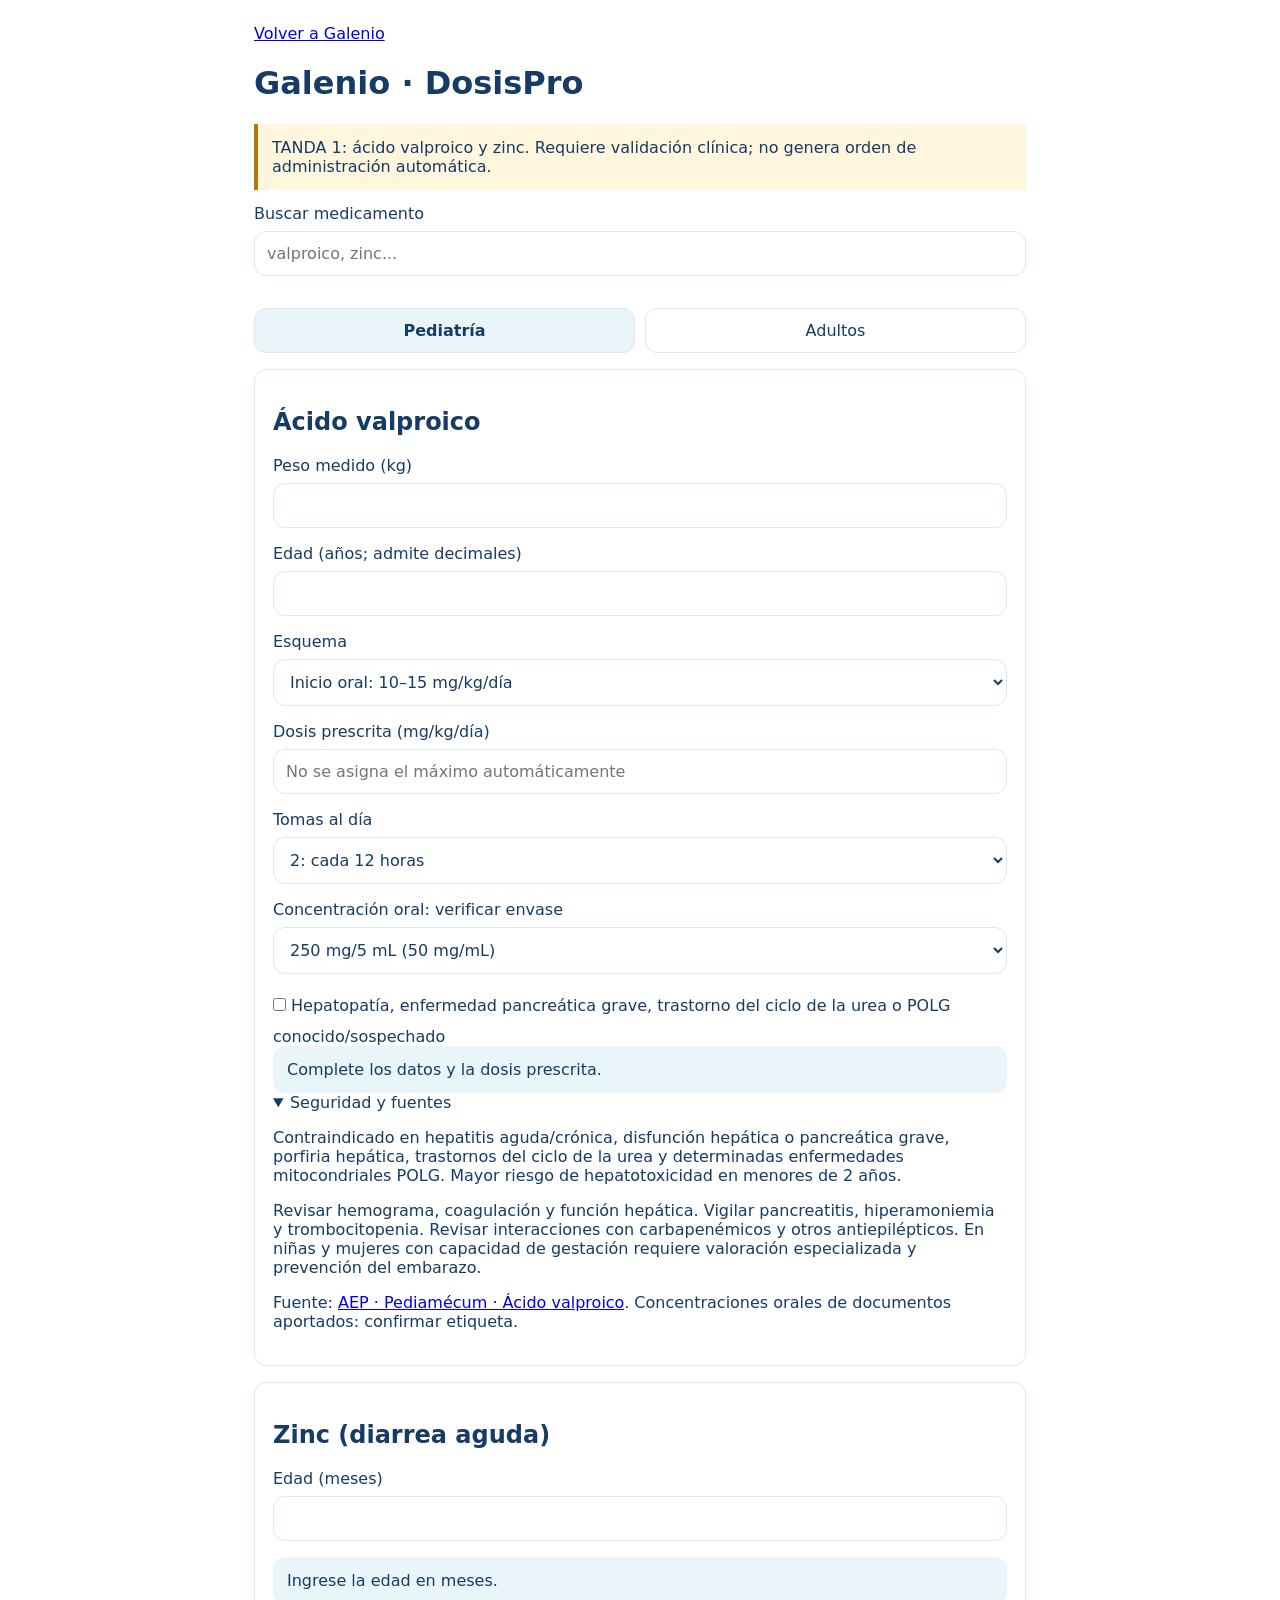
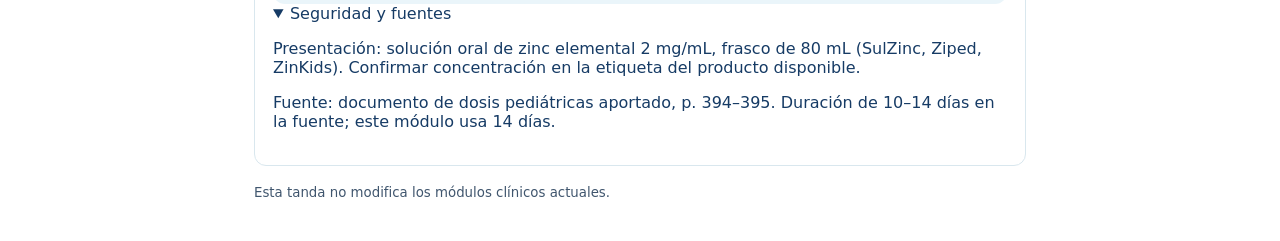
==== dosispro.html @ 4358ac20 "DosisPro tanda 1: ácido valproico y zinc (archivo nuevo, sin tocar index.html)" ====
<!doctype html>
<html lang="es"><head><meta charset="utf-8"><meta name="viewport" content="width=device-width,initial-scale=1"><title>Galenio · DosisPro · Tanda 1</title>
<style>*{box-sizing:border-box}body{font:16px system-ui;color:#163B65;margin:0}main{max-width:820px;margin:auto;padding:24px}.card{border:1px solid #D9E7EE;border-radius:12px;padding:18px;margin-top:16px}input,select,button{font:inherit;padding:12px;border:1px solid #D9E7EE;border-radius:12px;color:#163B65;background:white}input,select{width:100%;margin:8px 0 16px}.tabs{display:flex;gap:10px;margin:16px 0}.tabs button{flex:1;cursor:pointer}.tabs button[aria-pressed=true]{background:#EAF5FA;font-weight:600}.warn{padding:14px;background:#fff6dd;border-left:4px solid #b67800;margin:14px 0}.out{padding:14px;background:#EAF5FA;border-radius:12px}label{display:block}[hidden]{display:none!important}small{color:#40566E}</style></head><body><main>
<a href="./">Volver a Galenio</a><h1>Galenio · DosisPro</h1>
<div class="warn">TANDA 1: ácido valproico y zinc. Requiere validación clínica; no genera orden de administración automática.</div>
<label for="q">Buscar medicamento</label><input id="q" type="search" placeholder="valproico, zinc..." oninput="filt()" autocomplete="off">
<div class="tabs"><button id="bp" aria-pressed="true" onclick="mode(true)">Pediatría</button><button id="ba" aria-pressed="false" onclick="mode(false)">Adultos</button></div>
<div class="card" id="m-valp" data-name="ácido valproico valproato depakine">
<h2>Ácido valproico</h2>
<section id="vp"><label>Peso medido (kg)<input id="w" type="number" min="0" step="any" oninput="calcV()"></label><label>Edad (años; admite decimales)<input id="age" type="number" min="0" step="any" oninput="calcV()"></label>
<label>Esquema<select id="s" onchange="chgV()"><option value="inicio">Inicio oral: 10–15 mg/kg/día</option><option value="mantenimiento">Mantenimiento oral: 30–60 mg/kg/día</option><option value="carga">Carga IV en estatus: 20–40 mg/kg/dosis</option></select></label>
<label id="dl" for="d">Dosis prescrita (mg/kg/día)</label><input id="d" type="number" step="any" oninput="calcV()" placeholder="No se asigna el máximo automáticamente">
<div id="oral"><label>Tomas al día<select id="n" onchange="calcV()"><option value="2">2: cada 12 horas</option><option value="3">3: cada 8 horas</option></select></label>
<label>Concentración oral: verificar envase<select id="c" onchange="calcV()"><option value="50">250 mg/5 mL (50 mg/mL)</option><option value="40">200 mg/5 mL (40 mg/mL)</option></select></label></div>
<label><input id="risk" type="checkbox" style="width:auto" onchange="calcV()"> Hepatopatía, enfermedad pancreática grave, trastorno del ciclo de la urea o POLG conocido/sospechado</label>
<div class="out" id="outV" role="status" aria-live="polite">Complete los datos y la dosis prescrita.</div></section>
<section id="va" hidden><p>Referencia de adultos pendiente de completar y validar. No se extrapola automáticamente por un umbral de peso.</p><p>No iniciar automáticamente en 60 mg/kg/día. Verificar indicación, titulación, interacciones y condiciones del paciente.</p></section>
<details open><summary>Seguridad y fuentes</summary><p>Contraindicado en hepatitis aguda/crónica, disfunción hepática o pancreática grave, porfiria hepática, trastornos del ciclo de la urea y determinadas enfermedades mitocondriales POLG. Mayor riesgo de hepatotoxicidad en menores de 2 años.</p><p>Revisar hemograma, coagulación y función hepática. Vigilar pancreatitis, hiperamoniemia y trombocitopenia. Revisar interacciones con carbapenémicos y otros antiepilépticos. En niñas y mujeres con capacidad de gestación requiere valoración especializada y prevención del embarazo.</p><p>Fuente: <a href="https://www.aeped.es/comites/cm/pediamecum/principios-activos/acido-valproico">AEP · Pediamécum · Ácido valproico</a>. Concentraciones orales de documentos aportados: confirmar etiqueta.</p></details></div>
<div class="card" id="m-zinc" data-name="zinc sulfato de zinc diarrea sulzinc ziped zinkids">
<h2>Zinc (diarrea aguda)</h2>
<section id="zp"><label>Edad (meses)<input id="zm" type="number" min="0" step="any" oninput="calcZ()"></label>
<div class="out" id="outZ" role="status" aria-live="polite">Ingrese la edad en meses.</div></section>
<section id="za" hidden><p>Pauta de diarrea definida solo para pediatría. Referencia de adultos pendiente de completar y validar.</p></section>
<details open><summary>Seguridad y fuentes</summary><p>Presentación: solución oral de zinc elemental 2 mg/mL, frasco de 80 mL (SulZinc, Ziped, ZinKids). Confirmar concentración en la etiqueta del producto disponible.</p><p>Fuente: documento de dosis pediátricas aportado, p. 394–395. Duración de 10–14 días en la fuente; este módulo usa 14 días.</p></details></div>
<p><small>Esta tanda no modifica los módulos clínicos actuales.</small></p></main>
<script>
const $=id=>document.getElementById(id),F=x=>x.toLocaleString('es-CO',{maximumFractionDigits:3});
function mode(p){$('vp').hidden=!p;$('va').hidden=p;$('zp').hidden=!p;$('za').hidden=p;$('bp').setAttribute('aria-pressed',p);$('ba').setAttribute('aria-pressed',!p)}
function filt(){const t=$('q').value.toLowerCase().trim();['m-valp','m-zinc'].forEach(i=>{const e=$(i);e.hidden=t&&!e.dataset.name.includes(t)})}
function chgV(){const iv=$('s').value==='carga';$('oral').hidden=iv;$('dl').textContent=iv?'Dosis prescrita (mg/kg/dosis)':'Dosis prescrita (mg/kg/día)';$('d').value='';calcV()}
function computeV(w,a,s,d,n,c,risk){if(!(w>0)||!Number.isFinite(a)||a<0||!(d>0))return {error:'Complete peso, edad y dosis prescrita.'};if(risk)return {error:'No generar plan: condición de riesgo o contraindicación. Requiere valoración especializada.'};const ranges={inicio:[10,15],mantenimiento:[30,60],carga:[20,40]},r=ranges[s];if(!r||d<r[0]||d>r[1])return {error:'Dosis fuera del rango del esquema seleccionado.'};if(s==='carga')return {load:true,mg:w*d};return {daily:w*d,mg:w*d/n,ml:w*d/n/c,n:n}}
function calcV(){const a=$('age').value===''?NaN:Number($('age').value),r=computeV(Number($('w').value),a,$('s').value,Number($('d').value),Number($('n').value),Number($('c').value),$('risk').checked);if(r.error){$('outV').textContent=r.error;return}let h=a<2?'<div class="warn">Menor de 2 años: alto riesgo de hepatotoxicidad. Confirmar valoración especializada.</div>':'';if(r.load)h+='<p>Carga calculada: '+F(r.mg)+' mg IV.</p><p>No utilizar el frasco oral para vía IV. Confirmar dilución, máximo institucional y velocidad con monitorización antes de administrar. No se emite orden IV automática.</p>';else h+='<p>Total diario: '+F(r.daily)+' mg/día.</p><p>Por toma: '+F(r.mg)+' mg cada '+24/r.n+' horas.</p><p>Volumen exacto sin redondear: '+F(r.ml)+' mL por toma.</p><p>Verificar volumen medible y prescripción. No triturar formas de liberación prolongada.</p>'+($('s').value==='inicio'?'<p>Titulación de referencia: incrementos semanales de 5–10 mg/kg/día según control y tolerancia; no automática.</p>':'');$('outV').innerHTML=h}
function computeZ(m){if(!Number.isFinite(m)||m<0)return {error:'Ingrese la edad en meses.'};const ml=m<=6?2.5:5;return {ml:ml,mg:ml*2}}
function calcZ(){const v=$('zm').value,r=computeZ(v===''?NaN:Number(v));if(r.error){$('outZ').textContent=r.error;return}$('outZ').innerHTML='<p>Administrar '+F(r.ml)+' mL ('+F(r.mg)+' mg de zinc elemental) vía oral cada 12 horas por 14 días.</p><p>Total diario: '+F(r.mg*2)+' mg de zinc elemental.</p>'}
if(typeof module!=='undefined')module.exports={computeV,computeZ};
</script></body></html>
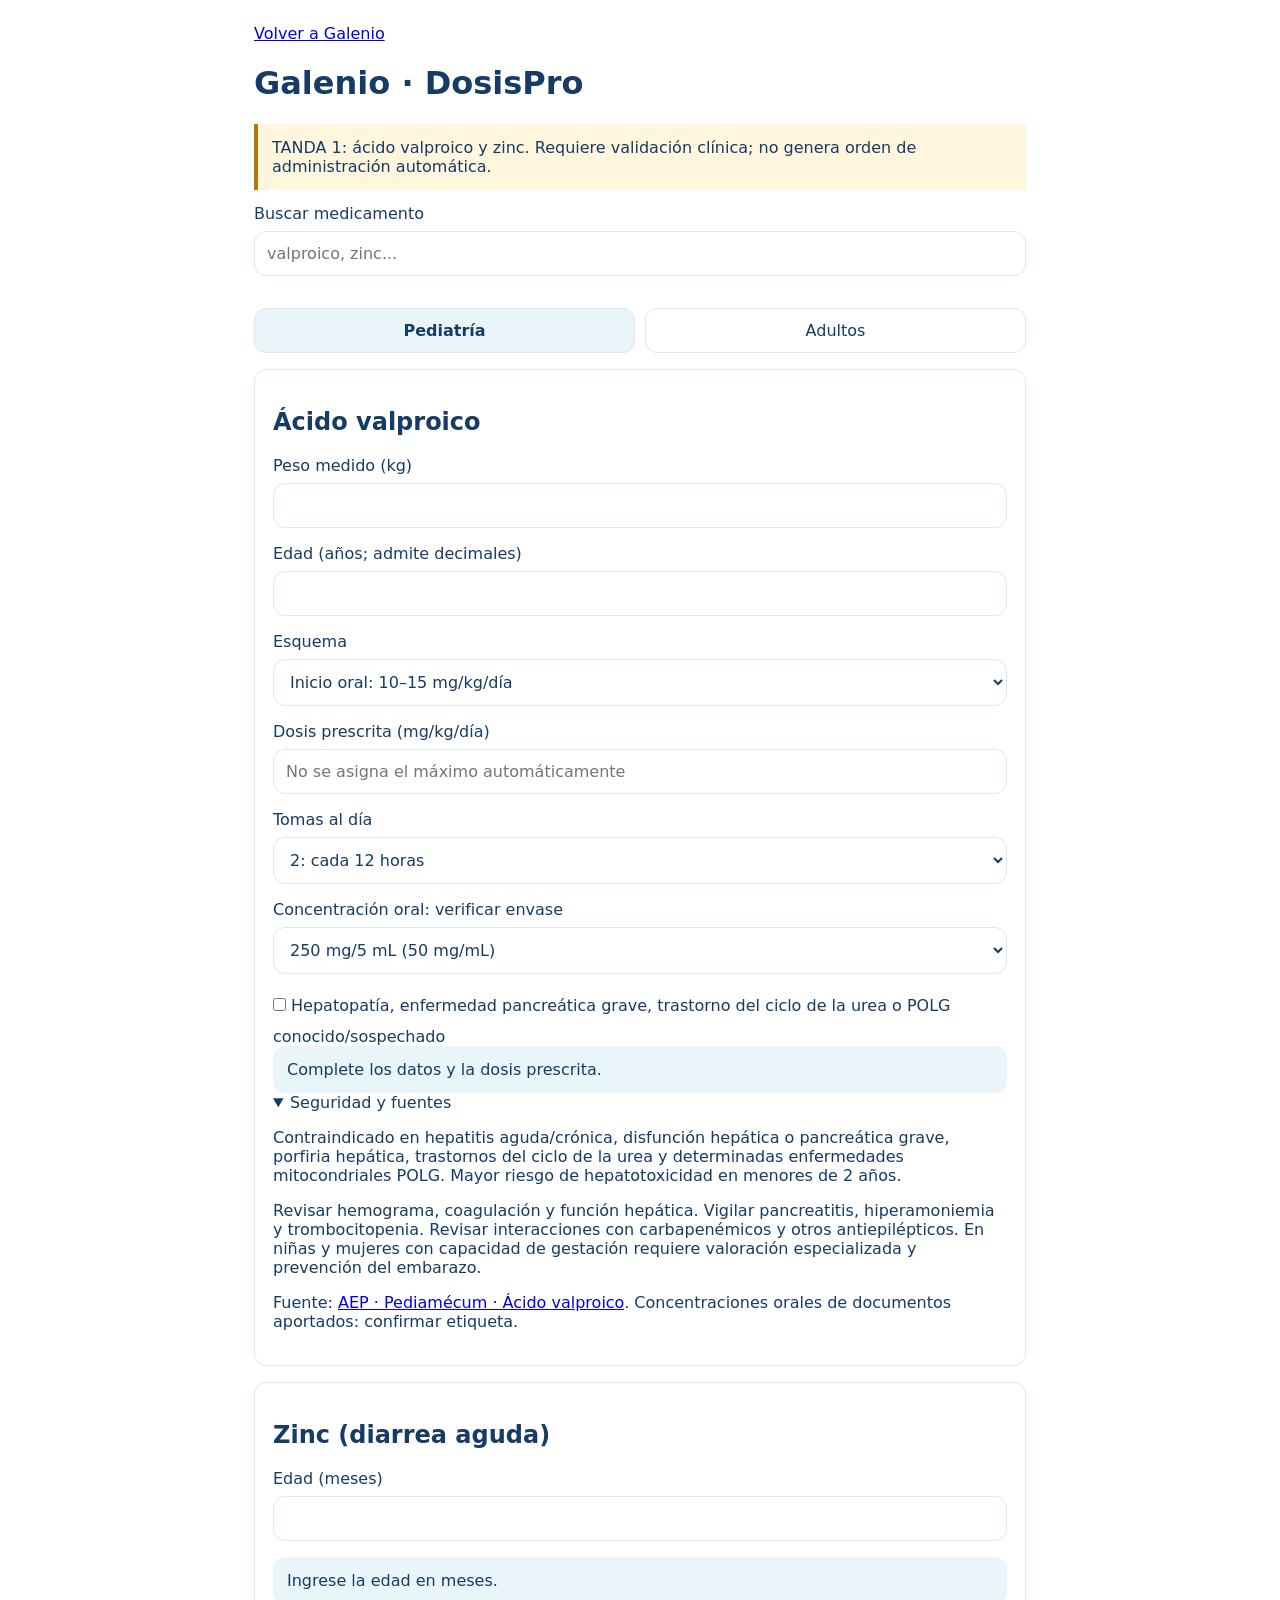
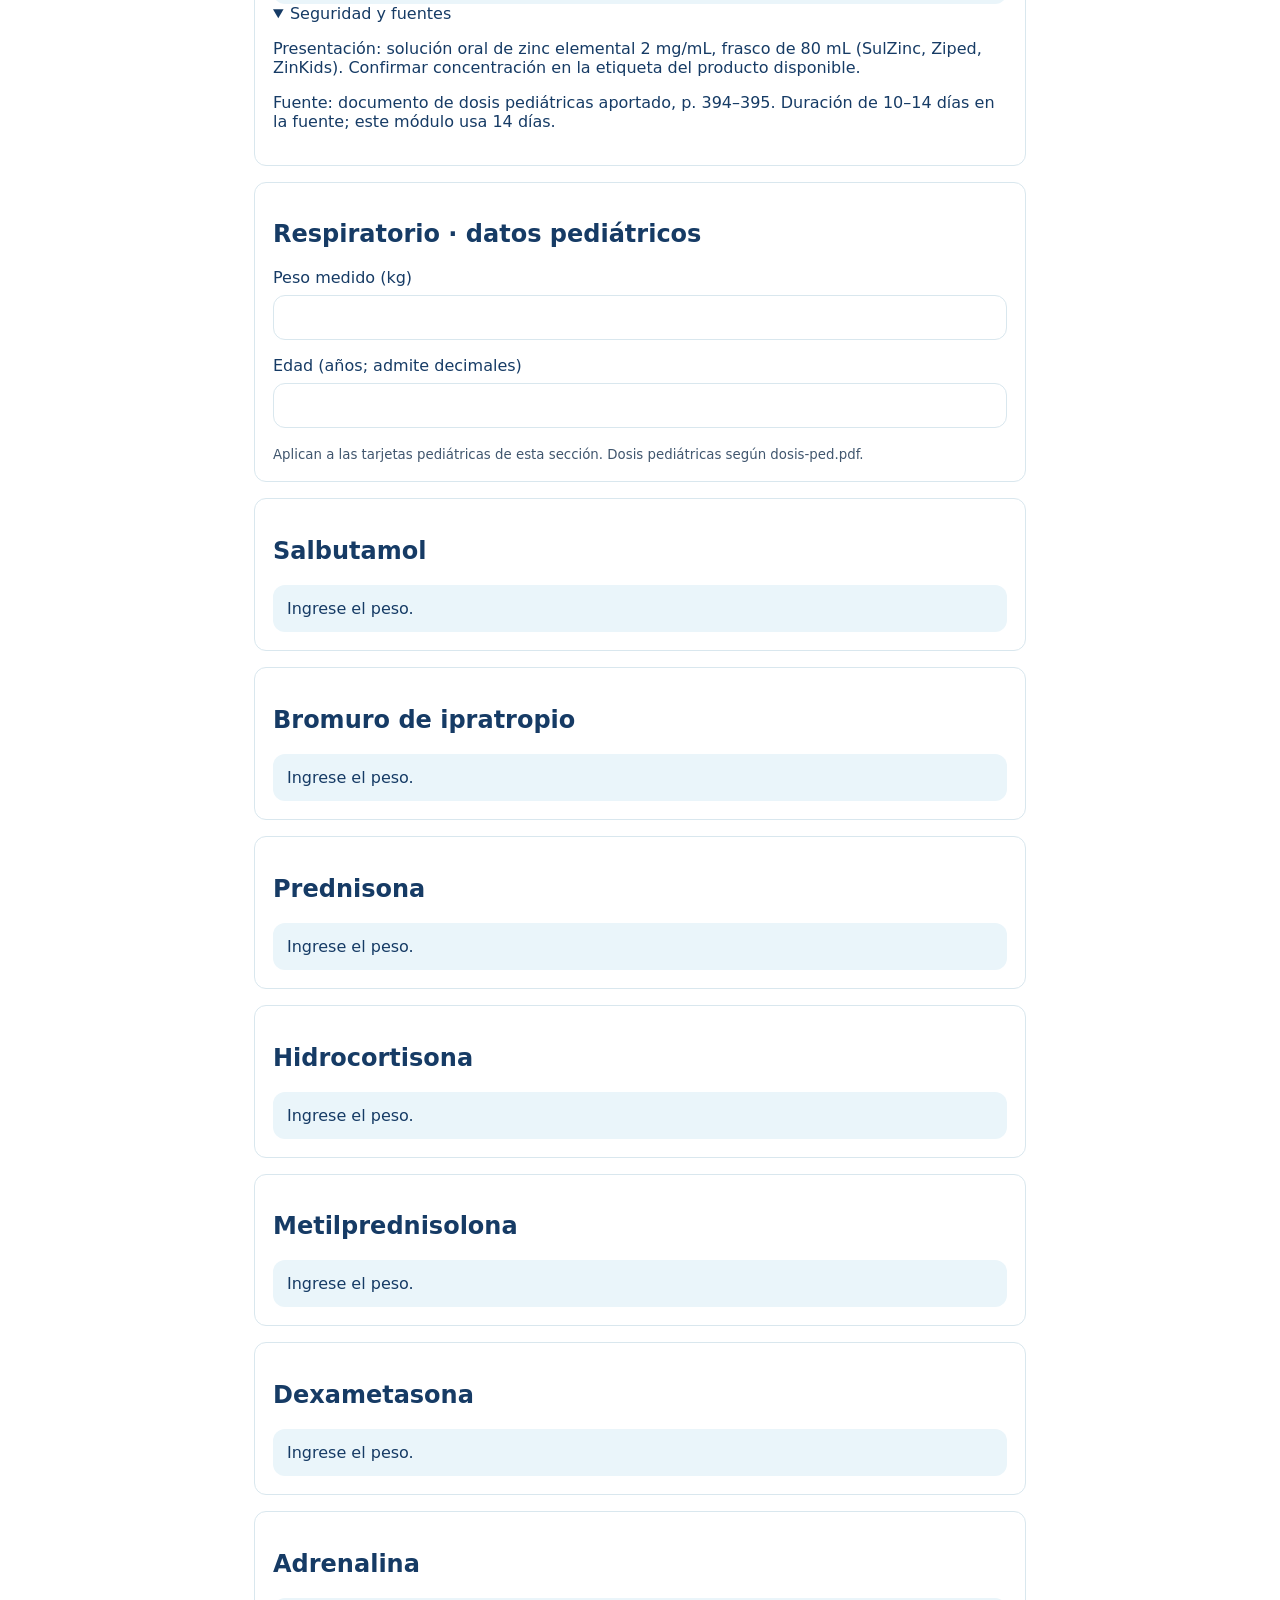
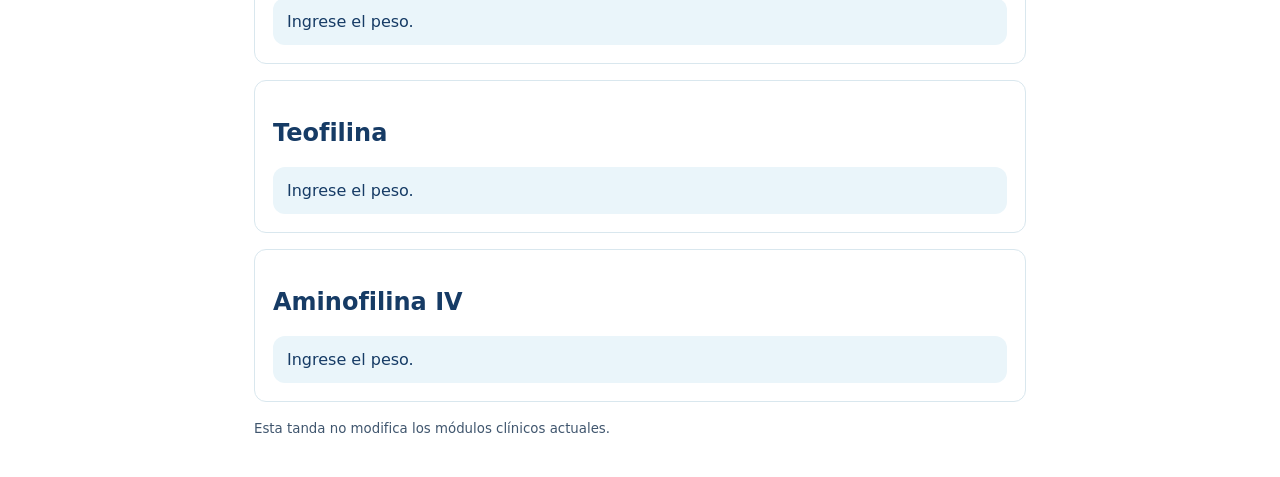
==== commit 09a07887: "DosisPro tanda 2: conectar modulo respiratorio (2 lineas)" ====
--- a/dosispro.html
+++ b/dosispro.html
@@ -22,6 +22,7 @@
 <div class="out" id="outZ" role="status" aria-live="polite">Ingrese la edad en meses.</div></section>
 <section id="za" hidden><p>Pauta de diarrea definida solo para pediatría. Referencia de adultos pendiente de completar y validar.</p></section>
 <details open><summary>Seguridad y fuentes</summary><p>Presentación: solución oral de zinc elemental 2 mg/mL, frasco de 80 mL (SulZinc, Ziped, ZinKids). Confirmar concentración en la etiqueta del producto disponible.</p><p>Fuente: documento de dosis pediátricas aportado, p. 394–395. Duración de 10–14 días en la fuente; este módulo usa 14 días.</p></details></div>
+<div id="resp"></div>
 <p><small>Esta tanda no modifica los módulos clínicos actuales.</small></p></main>
 <script>
 const $=id=>document.getElementById(id),F=x=>x.toLocaleString('es-CO',{maximumFractionDigits:3});
@@ -33,4 +34,4 @@
 function computeZ(m){if(!Number.isFinite(m)||m<0)return {error:'Ingrese la edad en meses.'};const ml=m<=6?2.5:5;return {ml:ml,mg:ml*2}}
 function calcZ(){const v=$('zm').value,r=computeZ(v===''?NaN:Number(v));if(r.error){$('outZ').textContent=r.error;return}$('outZ').innerHTML='<p>Administrar '+F(r.ml)+' mL ('+F(r.mg)+' mg de zinc elemental) vía oral cada 12 horas por 14 días.</p><p>Total diario: '+F(r.mg*2)+' mg de zinc elemental.</p>'}
 if(typeof module!=='undefined')module.exports={computeV,computeZ};
-</script></body></html>+</script><script src="dosispro-resp.js"></script></body></html>
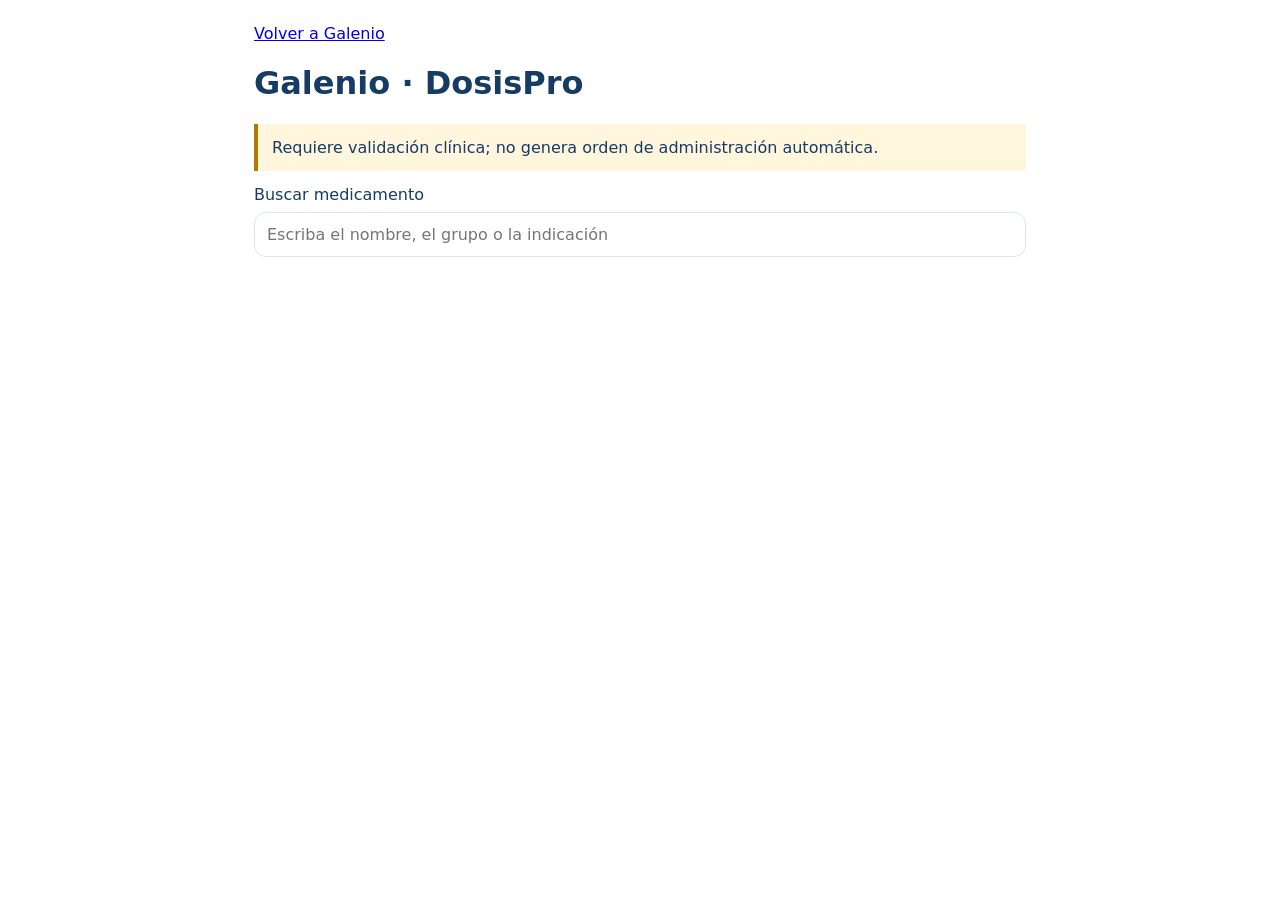
==== commit 9b9c1daf: "DosisPro: buscador con ficha, pestanas ped/adulto, relacionados y referencias" ====
--- a/dosispro.html
+++ b/dosispro.html
@@ -1,37 +1,82 @@
 <!doctype html>
-<html lang="es"><head><meta charset="utf-8"><meta name="viewport" content="width=device-width,initial-scale=1"><title>Galenio · DosisPro · Tanda 1</title>
-<style>*{box-sizing:border-box}body{font:16px system-ui;color:#163B65;margin:0}main{max-width:820px;margin:auto;padding:24px}.card{border:1px solid #D9E7EE;border-radius:12px;padding:18px;margin-top:16px}input,select,button{font:inherit;padding:12px;border:1px solid #D9E7EE;border-radius:12px;color:#163B65;background:white}input,select{width:100%;margin:8px 0 16px}.tabs{display:flex;gap:10px;margin:16px 0}.tabs button{flex:1;cursor:pointer}.tabs button[aria-pressed=true]{background:#EAF5FA;font-weight:600}.warn{padding:14px;background:#fff6dd;border-left:4px solid #b67800;margin:14px 0}.out{padding:14px;background:#EAF5FA;border-radius:12px}label{display:block}[hidden]{display:none!important}small{color:#40566E}</style></head><body><main>
+<html lang="es"><head><meta charset="utf-8"><meta name="viewport" content="width=device-width,initial-scale=1"><title>Galenio · DosisPro</title>
+<style>*{box-sizing:border-box}body{font:16px system-ui;color:#163B65;margin:0}main{max-width:820px;margin:auto;padding:24px}.card{border:1px solid #D9E7EE;border-radius:12px;padding:18px;margin-top:16px}input,select,button{font:inherit;padding:12px;border:1px solid #D9E7EE;border-radius:12px;color:#163B65;background:white}input[type=number],input[type=search],select{width:100%;margin:8px 0 16px}.tabs{display:flex;gap:10px;margin:16px 0}.tabs button{flex:1;cursor:pointer}.tabs button[aria-pressed=true]{background:#EAF5FA;font-weight:600}.warn{padding:14px;background:#fff6dd;border-left:4px solid #b67800;margin:14px 0}.out{padding:14px;background:#EAF5FA;border-radius:12px}label{display:block}[hidden]{display:none!important}small{color:#40566E}ul.res{list-style:none;margin:0;padding:0}ul.res li button{display:block;width:100%;text-align:left;margin:8px 0;cursor:pointer}ul.res li button small{display:block}.chips{display:flex;flex-wrap:wrap;gap:8px;margin-top:8px}.chips button{cursor:pointer;padding:8px 14px;border-radius:20px}.back{cursor:pointer;margin:16px 0 0}h3{margin:20px 0 4px}.ref{display:block;margin-top:12px}</style></head><body><main>
 <a href="./">Volver a Galenio</a><h1>Galenio · DosisPro</h1>
-<div class="warn">TANDA 1: ácido valproico y zinc. Requiere validación clínica; no genera orden de administración automática.</div>
-<label for="q">Buscar medicamento</label><input id="q" type="search" placeholder="valproico, zinc..." oninput="filt()" autocomplete="off">
-<div class="tabs"><button id="bp" aria-pressed="true" onclick="mode(true)">Pediatría</button><button id="ba" aria-pressed="false" onclick="mode(false)">Adultos</button></div>
-<div class="card" id="m-valp" data-name="ácido valproico valproato depakine">
-<h2>Ácido valproico</h2>
-<section id="vp"><label>Peso medido (kg)<input id="w" type="number" min="0" step="any" oninput="calcV()"></label><label>Edad (años; admite decimales)<input id="age" type="number" min="0" step="any" oninput="calcV()"></label>
-<label>Esquema<select id="s" onchange="chgV()"><option value="inicio">Inicio oral: 10–15 mg/kg/día</option><option value="mantenimiento">Mantenimiento oral: 30–60 mg/kg/día</option><option value="carga">Carga IV en estatus: 20–40 mg/kg/dosis</option></select></label>
-<label id="dl" for="d">Dosis prescrita (mg/kg/día)</label><input id="d" type="number" step="any" oninput="calcV()" placeholder="No se asigna el máximo automáticamente">
-<div id="oral"><label>Tomas al día<select id="n" onchange="calcV()"><option value="2">2: cada 12 horas</option><option value="3">3: cada 8 horas</option></select></label>
-<label>Concentración oral: verificar envase<select id="c" onchange="calcV()"><option value="50">250 mg/5 mL (50 mg/mL)</option><option value="40">200 mg/5 mL (40 mg/mL)</option></select></label></div>
-<label><input id="risk" type="checkbox" style="width:auto" onchange="calcV()"> Hepatopatía, enfermedad pancreática grave, trastorno del ciclo de la urea o POLG conocido/sospechado</label>
-<div class="out" id="outV" role="status" aria-live="polite">Complete los datos y la dosis prescrita.</div></section>
-<section id="va" hidden><p>Referencia de adultos pendiente de completar y validar. No se extrapola automáticamente por un umbral de peso.</p><p>No iniciar automáticamente en 60 mg/kg/día. Verificar indicación, titulación, interacciones y condiciones del paciente.</p></section>
-<details open><summary>Seguridad y fuentes</summary><p>Contraindicado en hepatitis aguda/crónica, disfunción hepática o pancreática grave, porfiria hepática, trastornos del ciclo de la urea y determinadas enfermedades mitocondriales POLG. Mayor riesgo de hepatotoxicidad en menores de 2 años.</p><p>Revisar hemograma, coagulación y función hepática. Vigilar pancreatitis, hiperamoniemia y trombocitopenia. Revisar interacciones con carbapenémicos y otros antiepilépticos. En niñas y mujeres con capacidad de gestación requiere valoración especializada y prevención del embarazo.</p><p>Fuente: <a href="https://www.aeped.es/comites/cm/pediamecum/principios-activos/acido-valproico">AEP · Pediamécum · Ácido valproico</a>. Concentraciones orales de documentos aportados: confirmar etiqueta.</p></details></div>
-<div class="card" id="m-zinc" data-name="zinc sulfato de zinc diarrea sulzinc ziped zinkids">
-<h2>Zinc (diarrea aguda)</h2>
-<section id="zp"><label>Edad (meses)<input id="zm" type="number" min="0" step="any" oninput="calcZ()"></label>
-<div class="out" id="outZ" role="status" aria-live="polite">Ingrese la edad en meses.</div></section>
-<section id="za" hidden><p>Pauta de diarrea definida solo para pediatría. Referencia de adultos pendiente de completar y validar.</p></section>
-<details open><summary>Seguridad y fuentes</summary><p>Presentación: solución oral de zinc elemental 2 mg/mL, frasco de 80 mL (SulZinc, Ziped, ZinKids). Confirmar concentración en la etiqueta del producto disponible.</p><p>Fuente: documento de dosis pediátricas aportado, p. 394–395. Duración de 10–14 días en la fuente; este módulo usa 14 días.</p></details></div>
-<div id="resp"></div>
-<p><small>Esta tanda no modifica los módulos clínicos actuales.</small></p></main>
+<div class="warn">Requiere validación clínica; no genera orden de administración automática.</div>
+<div id="vsearch"><label for="q">Buscar medicamento</label><input id="q" type="search" placeholder="Escriba el nombre, el grupo o la indicación" autocomplete="off" autocapitalize="off"><div id="status" role="status" aria-live="polite"></div><ul class="res" id="res"></ul><div id="rel"></div></div>
+<div id="vmed" hidden><button type="button" class="back" id="back">← Buscar otro medicamento</button><div class="card"><h2 id="mt"></h2><div class="tabs"><button type="button" id="tp" aria-pressed="true">Pediatría</button><button type="button" id="ta" aria-pressed="false">Adultos</button></div><section id="sp"><div id="form"></div><div class="out" id="out" role="status" aria-live="polite"></div><small class="ref" id="refp"></small></section><section id="sa" hidden></section><div id="info"></div><div id="mrel"></div></div></div>
+</main>
 <script>
-const $=id=>document.getElementById(id),F=x=>x.toLocaleString('es-CO',{maximumFractionDigits:3});
-function mode(p){$('vp').hidden=!p;$('va').hidden=p;$('zp').hidden=!p;$('za').hidden=p;$('bp').setAttribute('aria-pressed',p);$('ba').setAttribute('aria-pressed',!p)}
-function filt(){const t=$('q').value.toLowerCase().trim();['m-valp','m-zinc'].forEach(i=>{const e=$(i);e.hidden=t&&!e.dataset.name.includes(t)})}
-function chgV(){const iv=$('s').value==='carga';$('oral').hidden=iv;$('dl').textContent=iv?'Dosis prescrita (mg/kg/dosis)':'Dosis prescrita (mg/kg/día)';$('d').value='';calcV()}
+const $=id=>document.getElementById(id),F=(x,d=2)=>x.toLocaleString('es-CO',{maximumFractionDigits:d});
+const norm=s=>String(s).toLowerCase().normalize('NFD').replace(/[\u0300-\u036f]/g,'');
+const PED='PEDIADOSIS®. Dosis de medicamentos en pediatría. Velásquez O.J. Health Book’s Editorial.';
+const MT='Manual de Terapéutica, Fundamentos de Medicina, 18.ª ed. 2018–2019. González M.A., Lopera W.D., Arango A.I.';
 function computeV(w,a,s,d,n,c,risk){if(!(w>0)||!Number.isFinite(a)||a<0||!(d>0))return {error:'Complete peso, edad y dosis prescrita.'};if(risk)return {error:'No generar plan: condición de riesgo o contraindicación. Requiere valoración especializada.'};const ranges={inicio:[10,15],mantenimiento:[30,60],carga:[20,40]},r=ranges[s];if(!r||d<r[0]||d>r[1])return {error:'Dosis fuera del rango del esquema seleccionado.'};if(s==='carga')return {load:true,mg:w*d};return {daily:w*d,mg:w*d/n,ml:w*d/n/c,n:n}}
-function calcV(){const a=$('age').value===''?NaN:Number($('age').value),r=computeV(Number($('w').value),a,$('s').value,Number($('d').value),Number($('n').value),Number($('c').value),$('risk').checked);if(r.error){$('outV').textContent=r.error;return}let h=a<2?'<div class="warn">Menor de 2 años: alto riesgo de hepatotoxicidad. Confirmar valoración especializada.</div>':'';if(r.load)h+='<p>Carga calculada: '+F(r.mg)+' mg IV.</p><p>No utilizar el frasco oral para vía IV. Confirmar dilución, máximo institucional y velocidad con monitorización antes de administrar. No se emite orden IV automática.</p>';else h+='<p>Total diario: '+F(r.daily)+' mg/día.</p><p>Por toma: '+F(r.mg)+' mg cada '+24/r.n+' horas.</p><p>Volumen exacto sin redondear: '+F(r.ml)+' mL por toma.</p><p>Verificar volumen medible y prescripción. No triturar formas de liberación prolongada.</p>'+($('s').value==='inicio'?'<p>Titulación de referencia: incrementos semanales de 5–10 mg/kg/día según control y tolerancia; no automática.</p>':'');$('outV').innerHTML=h}
-function computeZ(m){if(!Number.isFinite(m)||m<0)return {error:'Ingrese la edad en meses.'};const ml=m<=6?2.5:5;return {ml:ml,mg:ml*2}}
-function calcZ(){const v=$('zm').value,r=computeZ(v===''?NaN:Number(v));if(r.error){$('outZ').textContent=r.error;return}$('outZ').innerHTML='<p>Administrar '+F(r.ml)+' mL ('+F(r.mg)+' mg de zinc elemental) vía oral cada 12 horas por 14 días.</p><p>Total diario: '+F(r.mg*2)+' mg de zinc elemental.</p>'}
-if(typeof module!=='undefined')module.exports={computeV,computeZ};
-</script><script src="dosispro-resp.js"></script></body></html>+function calcValp(v){const r=computeV(v.w,v.age,v.s,v.d,Number(v.n),Number(v.c),v.risk);if(r.error)return {error:r.error};const warn=v.age<2?['Menor de 2 años: alto riesgo de hepatotoxicidad. Confirmar valoración especializada.']:[],l=[];if(r.load){l.push('Carga calculada: '+F(r.mg,3)+' mg IV.');l.push('No utilizar el frasco oral para vía IV. Confirmar dilución, máximo institucional y velocidad con monitorización antes de administrar. No se emite orden IV automática.')}else{l.push('Total diario: '+F(r.daily,3)+' mg/día.');l.push('Por toma: '+F(r.mg,3)+' mg cada '+24/r.n+' horas.');l.push('Volumen exacto sin redondear: '+F(r.ml,3)+' mL por toma.');l.push('Verificar volumen medible y prescripción. No triturar formas de liberación prolongada.');if(v.s==='inicio')l.push('Titulación de referencia: incrementos semanales de 5–10 mg/kg/día según control y tolerancia; no automática.')}return {warn:warn,lines:l}}
+function calcZinc(v){if(!Number.isFinite(v.m)||v.m<0)return {error:'Ingrese la edad en meses.'};const ml=v.m<=6?2.5:5,mg=ml*2;return {lines:['Administrar '+F(ml,3)+' mL ('+F(mg,3)+' mg de zinc elemental) vía oral cada 12 horas por 14 días.','Total diario: '+F(mg*2,3)+' mg de zinc elemental.']}}
+const need=w=>!(w>0)?{error:'Ingrese el peso.'}:null;
+const R={
+salbutamol:v=>need(v.w)||(()=>{const mg=Math.min(Math.max(0.15*v.w,1.25),2.5);return {lines:['Nebulizar '+F(mg)+' mg ('+F(mg/5)+' mL de solución 5 mg/mL) diluidos en 2–3 mL de SSN cada 6 horas.','Regla: 0,15 mg/kg; mínimo 1,25 mg y máximo 2,5 mg.']}})(),
+ipratropio:v=>need(v.w)||{lines:['Nebulizar 0,2 mg ('+F(0.2/0.25)+' mL de solución 0,25 mg/mL) cada 6 horas.','Dosis fija, independiente del peso.']},
+prednisona:v=>need(v.w)||(()=>{const d=2*v.w,w=['PENDIENTE DE VERIFICAR: sin máximo diario definido en la fuente.'];if(d>60)w.push('ALERTA: supera 60 mg/día (rango de adultos del Manual de Terapéutica). Verificar.');return {warn:w,lines:['Total diario: '+F(d)+' mg/día en 1 toma (2 mg/kg/día).']}})(),
+hidrocortisona:v=>need(v.w)||(()=>{const d=10*v.w;return {lines:['Inicial: '+F(d)+' mg IV ('+F(d/50)+' mL de 50 mg/mL, ampolla 100 mg/2 mL).','Luego: '+F(d)+' mg IV cada 6 horas.','Regla: 10 mg/kg. Sin máximo definido en la fuente: verificar.']}})(),
+metilprednisolona:v=>need(v.w)||(()=>{const d=2*v.w;return {lines:['Inicial: '+F(d)+' mg IV.','Luego: '+F(d)+' mg cada 8 horas.','Regla: 2 mg/kg. Sin máximo definido en la fuente: verificar.']}})(),
+dexametasona:v=>need(v.w)||(()=>{const mg=Math.min(0.15*v.w,5);return {lines:['Dosis única: '+F(mg)+' mg ('+F(mg/4)+' mL de ampolla 4 mg/mL).','Regla: 0,15 mg/kg; máximo 5 mg. La fuente no indica la indicación (crup o asma): confirmar.']}})(),
+adrenalina:v=>need(v.w)||(()=>{const mg=Math.min(0.01*v.w,0.3);return {lines:['Dosis única SC: '+F(mg)+' mg ('+F(mg)+' mL de solución 1 mg/mL).','Regla: 0,01 mg/kg; máximo 0,3 mg.']}})(),
+teofilina:v=>need(v.w)||(()=>{const d=16*v.w;return {lines:['Total diario: '+F(d)+' mg/día.','Por toma: '+F(d/2)+' mg cada 12 horas (2 tomas).','Regla: 16 mg/kg/día. Idealmente con niveles plasmáticos.']}})(),
+aminofilina:v=>need(v.w)||(()=>{const a=v.age;if(!Number.isFinite(a)||a<0.5)return {error:'Requiere edad de 6 meses o más.'};if(a>16)return {error:'Mayor de 16 años: usar la pestaña de adultos.'};const r=a<10?1:0.8,c=Math.min(5*v.w,250);return {lines:['Carga: '+F(c)+' mg IV (5 mg/kg; máximo 250 mg).','Mantenimiento: '+F(r*v.w)+' mg/hora ('+F(r)+' mg/kg/h para '+(a<10?'6 meses–9 años':'10–16 años')+').','Confirmar dilución y velocidad con monitorización. No se emite orden IV automática.']}})()};
+const W={id:'w',label:'Peso medido (kg)',type:'number'},A={id:'age',label:'Edad (años; admite decimales)',type:'number'};
+const RESP='Respiratorio',RP=PED+' Tabla de dosis pediátricas aportada.';
+const MEDS=[
+{id:'valproico',n:'Ácido valproico',grp:'Neurología',alias:'valproato depakene depakine epilepsia convulsion anticonvulsivante estatus',rel:['zinc'],
+ fields:[W,A,{id:'s',label:'Esquema',type:'select',opts:[['inicio','Inicio oral: 10–15 mg/kg/día'],['mantenimiento','Mantenimiento oral: 30–60 mg/kg/día'],['carga','Carga IV en estatus: 20–40 mg/kg/dosis']],reset:['d']},{id:'d',label:v=>v.s==='carga'?'Dosis prescrita (mg/kg/dosis)':'Dosis prescrita (mg/kg/día)',type:'number',ph:'No se asigna el máximo automáticamente'},{id:'n',label:'Tomas al día',type:'select',opts:[['2','2: cada 12 horas'],['3','3: cada 8 horas']],show:v=>v.s!=='carga'},{id:'c',label:'Concentración oral: verificar envase',type:'select',opts:[['50','250 mg/5 mL (50 mg/mL)'],['40','200 mg/5 mL (40 mg/mL)']],show:v=>v.s!=='carga'},{id:'risk',label:'Hepatopatía, enfermedad pancreática grave, trastorno del ciclo de la urea o POLG conocido/sospechado',type:'check'}],
+ calc:calcValp,refP:'AEP · Pediamécum · Ácido valproico. Concentraciones orales de documentos aportados: confirmar etiqueta.',
+ adult:'Referencia de adultos pendiente de completar y validar. No se extrapola automáticamente por un umbral de peso. No iniciar automáticamente en 60 mg/kg/día. Verificar indicación, titulación, interacciones y condiciones del paciente.',refA:MT+' Capítulo Neurología (pendiente de completar).',
+ info:'<p>Contraindicado en hepatitis aguda/crónica, disfunción hepática o pancreática grave, porfiria hepática, trastornos del ciclo de la urea y determinadas enfermedades mitocondriales POLG. Mayor riesgo de hepatotoxicidad en menores de 2 años.</p><p>Revisar hemograma, coagulación y función hepática. Vigilar pancreatitis, hiperamoniemia y trombocitopenia. Revisar interacciones con carbapenémicos y otros antiepilépticos. En niñas y mujeres con capacidad de gestación requiere valoración especializada y prevención del embarazo.</p><p>Fuente: <a href="https://www.aeped.es/comites/cm/pediamecum/principios-activos/acido-valproico">AEP · Pediamécum · Ácido valproico</a>.</p>'},
+{id:'zinc',n:'Zinc (diarrea aguda)',grp:'Gastrointestinal',alias:'sulfato de zinc sulzinc ziped zinkids diarrea',rel:[],
+ fields:[{id:'m',label:'Edad (meses)',type:'number'}],calc:calcZinc,refP:PED+' pp. 394–395.',
+ adult:'Pauta de diarrea definida solo para pediatría. Referencia de adultos pendiente de completar y validar.',refA:MT+' (pendiente de completar).',
+ info:'<p>Presentación: solución oral de zinc elemental 2 mg/mL, frasco de 80 mL (SulZinc, Ziped, ZinKids). Confirmar concentración en la etiqueta del producto disponible.</p><p>Duración de 10–14 días en la fuente; este módulo usa 14 días.</p>'},
+{id:'salbutamol',n:'Salbutamol',grp:RESP,alias:'albuterol ventolin asma broncoespasmo broncodilatador nebulizacion epoc',rel:['ipratropio','prednisona','teofilina','aminofilina'],fields:[W],calc:R.salbutamol,refP:RP,adult:'Nebulizado: 2,5–5 mg en 2–3 mL de SSN cada 4–8 h. IDM 100 µg: 2 inhalaciones cada 4–6 h (máximo 12/día). Oral: 2–4 mg, 3–4 veces al día (máximo 32 mg/día). Crisis asmática: IDM con aerocámara, 2 inhalaciones cada 20 min por 3 dosis; o nebulizado 10 mg/hora, espaciando según respuesta.',refA:MT+' Capítulo 18, Neumología, pp. 570–571, 579.'},
+{id:'ipratropio',n:'Bromuro de ipratropio',grp:RESP,alias:'atrovent asma epoc nebulizacion anticolinergico',rel:['salbutamol','teofilina'],fields:[W],calc:R.ipratropio,refP:RP,adult:'Nebulizado: 0,25–0,5 mg cada 6 h. IDM 20 µg: 2–3 inhalaciones cada 6 h.',refA:MT+' Capítulo 18, Neumología, p. 572.'},
+{id:'prednisona',n:'Prednisona',grp:RESP,alias:'corticoide esteroide asma crisis',rel:['metilprednisolona','hidrocortisona','dexametasona','salbutamol'],fields:[W],calc:R.prednisona,refP:RP,adult:'40–60 mg/día. En crisis asmática se suspende al mejorar o a los 7 días, salvo uso crónico previo.',refA:MT+' Capítulo 18, Neumología, p. 580.'},
+{id:'hidrocortisona',n:'Hidrocortisona',grp:RESP,alias:'corticoide esteroide asma crisis solu-cortef',rel:['metilprednisolona','prednisona','dexametasona','salbutamol'],fields:[W],calc:R.hidrocortisona,refP:RP,adult:'100–200 mg IV cada 4 h (ampolla 100 mg).',refA:MT+' Capítulo 18, Neumología, p. 580.'},
+{id:'metilprednisolona',n:'Metilprednisolona',grp:RESP,alias:'corticoide esteroide asma crisis',rel:['prednisona','hidrocortisona','dexametasona','salbutamol'],fields:[W],calc:R.metilprednisolona,refP:RP,adult:'40–60 mg cada 6 h, VO o sistémica.',refA:MT+' Capítulo 18, Neumología, p. 580.'},
+{id:'dexametasona',n:'Dexametasona',grp:RESP,alias:'corticoide esteroide asma crup',rel:['prednisona','hidrocortisona','metilprednisolona','salbutamol'],fields:[W],calc:R.dexametasona,refP:RP,adult:'0,5–24 mg (máximo 40 mg) una vez al día; en asma, 1–2 días suelen bastar. Reducción gradual si supera 10 días.',refA:'Guías de práctica clínica MSF, dexametasona oral (no figura en el Manual de Terapéutica aportado).'},
+{id:'adrenalina',n:'Adrenalina',grp:RESP,alias:'epinefrina anafilaxia broncoespasmo',rel:['salbutamol','hidrocortisona','dexametasona'],fields:[W],calc:R.adrenalina,refP:RP,adult:'IM (vía preferida): 0,01 mg/kg; habitual 0,3–0,5 mg (0,3–0,5 mL de 1 mg/mL), máximo 0,5 mg por dosis, en el muslo; repetir cada 5–15 min si no mejora.',refA:'Ficha técnica AEMPS (adrenalina 1 mg/mL); guía SEAIC; GALAXIA 2016 (no figura en el Manual de Terapéutica aportado).'},
+{id:'teofilina',n:'Teofilina',grp:RESP,alias:'xantina asma epoc',rel:['aminofilina','salbutamol','ipratropio'],fields:[W],calc:R.teofilina,refP:RP,adult:'12–16 mg/kg/día en 2 tomas (liberación sostenida), máximo 400 mg/día por 3 días; luego 18–22 mg/kg/día, máximo 800 mg. Reducir a la mitad si es mayor de 60 años, ICC o daño hepático. Nivel ideal 8–15 µg/mL; medir niveles.',refA:MT+' Capítulo 18, Neumología, pp. 574–575.'},
+{id:'aminofilina',n:'Aminofilina IV',grp:RESP,alias:'xantina asma epoc crisis',rel:['teofilina','salbutamol','ipratropio'],fields:[W,A],calc:R.aminofilina,refP:RP,adult:'Carga 5–6 mg/kg IV en 20–30 min (velocidad máxima 25 mg/min). Mantenimiento 0,4–0,9 mg/kg/h; reducir en ancianos, cardiópatas o hepatópatas. Nivel ideal de teofilina 8–15 µg/mL.',refA:'Facultad de Medicina UNAM (aminofilina) y Vademécum; nivel de teofilina según '+MT+' Capítulo 18, p. 575. Verificar contra ficha local.'}
+];
+const byId=id=>MEDS.find(m=>m.id===id);
+function search(t){t=norm(t).trim();if(!t)return [];const sc=m=>{const n=norm(m.n),al=norm(m.alias),g=norm(m.grp);return n.startsWith(t)?0:n.includes(t)?1:al.split(' ').some(x=>x.startsWith(t))?2:(al.includes(t)||g.includes(t))?3:9};return MEDS.map(m=>[sc(m),m]).filter(x=>x[0]<9).sort((a,b)=>a[0]-b[0]||a[1].n.localeCompare(b[1].n,'es')).map(x=>x[1])}
+function relatedOf(list){if(!list.length)return [];const seen=new Set(list.map(m=>m.id)),out=[];list[0].rel.concat(MEDS.filter(m=>m.grp===list[0].grp).map(m=>m.id)).forEach(id=>{if(!seen.has(id)){seen.add(id);out.push(byId(id))}});return out.slice(0,5)}
+function chips(arr){return arr.map(m=>'<button type="button" data-open="'+m.id+'">'+m.n+'</button>').join('')}
+let cur=null,last='';
+function renderSearch(){const t=$('q').value,l=search(t),res=$('res'),st=$('status'),rel=$('rel');res.innerHTML='';rel.innerHTML='';if(!t.trim()){st.textContent='';return}
+ if(!l.length){st.textContent='Sin resultados.';return}
+ st.textContent=l.length+(l.length===1?' resultado':' resultados');
+ l.forEach(m=>{const li=document.createElement('li'),b=document.createElement('button');b.type='button';b.setAttribute('data-open',m.id);b.innerHTML='<b></b><small></small>';b.firstChild.textContent=m.n;b.lastChild.textContent=m.grp;li.appendChild(b);res.appendChild(li)});
+ const r=relatedOf(l);if(r.length)rel.innerHTML='<h3>Relacionados</h3><div class="chips">'+chips(r)+'</div>'}
+function vals(){const v={};cur.fields.forEach(f=>{const e=$('f_'+f.id);if(!e)return;v[f.id]=f.type==='check'?e.checked:f.type==='select'?e.value:(e.value===''?NaN:Number(e.value))});return v}
+function drawForm(keep){const m=cur,old=keep?vals():{};if(!keep&&last)old.w=Number(last);const cv={};m.fields.forEach(f=>{cv[f.id]=old[f.id]!==undefined?old[f.id]:(f.type==='select'?f.opts[0][0]:f.type==='check'?false:NaN)});
+ let h='';m.fields.forEach(f=>{if(f.show&&!f.show(cv))return;const lab=typeof f.label==='function'?f.label(cv):f.label;
+  if(f.type==='check')h+='<label><input id="f_'+f.id+'" type="checkbox" style="width:auto"'+(cv[f.id]?' checked':'')+'> '+lab+'</label>';
+  else if(f.type==='select')h+='<label for="f_'+f.id+'">'+lab+'</label><select id="f_'+f.id+'">'+f.opts.map(o=>'<option value="'+o[0]+'"'+(String(cv[f.id])===o[0]?' selected':'')+'>'+o[1]+'</option>').join('')+'</select>';
+  else h+='<label for="f_'+f.id+'">'+lab+'</label><input id="f_'+f.id+'" type="number" min="0" step="any" inputmode="decimal"'+(f.ph?' placeholder="'+f.ph+'"':'')+(Number.isFinite(cv[f.id])?' value="'+cv[f.id]+'"':'')+'>'});
+ $('form').innerHTML=h;calcOut()}
+function calcOut(){const m=cur,v=vals();if(Number.isFinite(v.w))last=String(v.w);const r=m.calc(v),o=$('out');
+ if(r.error){o.textContent=r.error;return}o.innerHTML='';(r.warn||[]).forEach(w=>{const d=document.createElement('div');d.className='warn';d.textContent=w;o.appendChild(d)});(r.lines||[]).forEach(x=>{const p=document.createElement('p');p.textContent=x;o.appendChild(p)})}
+function tab(p){$('sp').hidden=!p;$('sa').hidden=p;$('tp').setAttribute('aria-pressed',p);$('ta').setAttribute('aria-pressed',!p)}
+function openMed(id){cur=byId(id);if(!cur)return;$('vsearch').hidden=true;$('vmed').hidden=false;$('mt').textContent=cur.n;
+ $('sa').innerHTML='<p></p><small class="ref"></small>';$('sa').firstChild.textContent=cur.adult;$('sa').lastChild.textContent='Referencia: '+cur.refA+' Requiere validación clínica.';
+ $('refp').textContent='Referencia: '+cur.refP;
+ $('info').innerHTML=cur.info?'<details open><summary>Seguridad y fuentes</summary>'+cur.info+'</details>':'';
+ const r=cur.rel.map(byId).filter(Boolean);$('mrel').innerHTML=r.length?'<h3>Relacionados</h3><div class="chips">'+chips(r)+'</div>':'';
+ tab(true);drawForm(false);window.scrollTo(0,0)}
+function closeMed(){cur=null;$('vmed').hidden=true;$('vsearch').hidden=false;renderSearch();$('q').focus()}
+document.addEventListener('click',e=>{const o=e.target.closest('[data-open]');if(o){openMed(o.getAttribute('data-open'))}});
+$('q').addEventListener('input',renderSearch);
+$('back').addEventListener('click',closeMed);$('tp').addEventListener('click',()=>tab(true));$('ta').addEventListener('click',()=>tab(false));
+$('form').addEventListener('input',e=>{if(e.target.type==='number'||e.target.type==='checkbox')calcOut()});
+$('form').addEventListener('change',e=>{const f=cur.fields.find(x=>'f_'+x.id===e.target.id);if(f&&f.type==='select'){if(f.reset)f.reset.forEach(i=>{const el=$('f_'+i);if(el)el.value=''});drawForm(true)}else if(f&&f.type==='check')calcOut()});
+</script></body></html>
